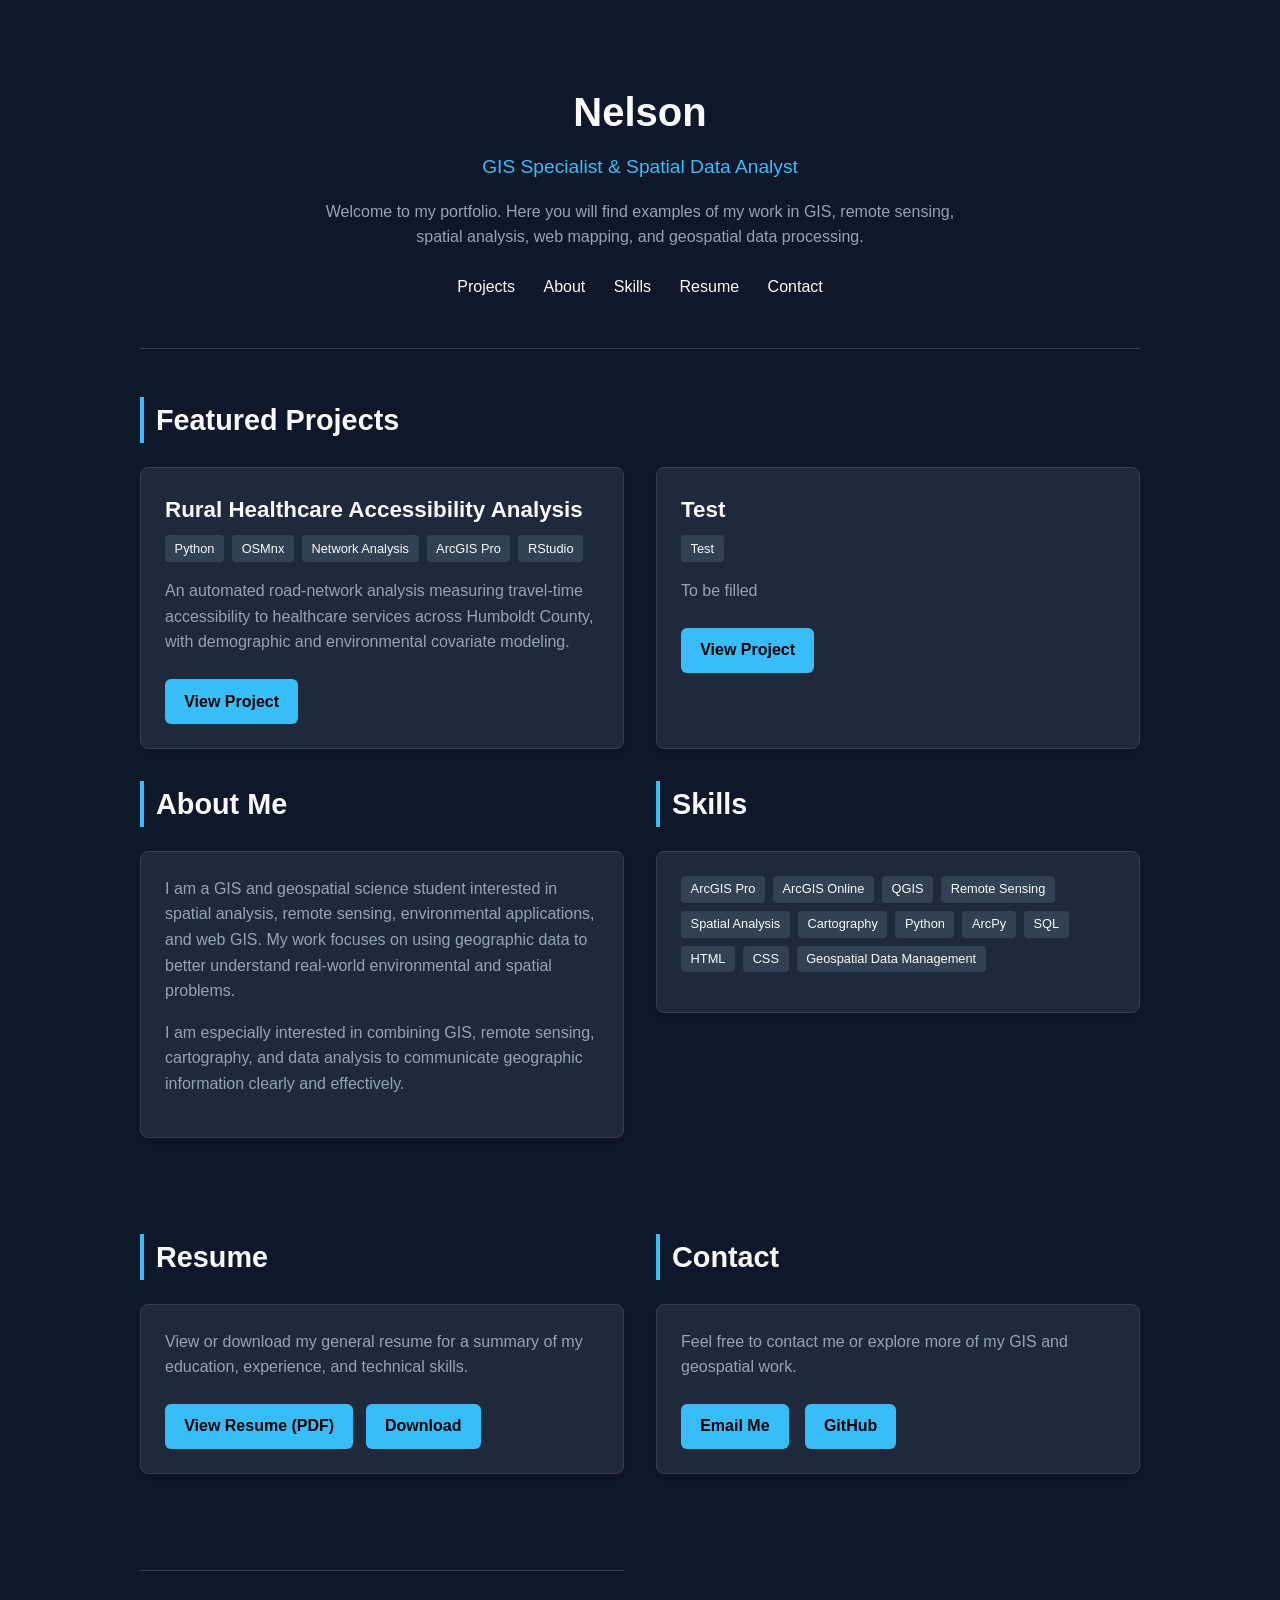
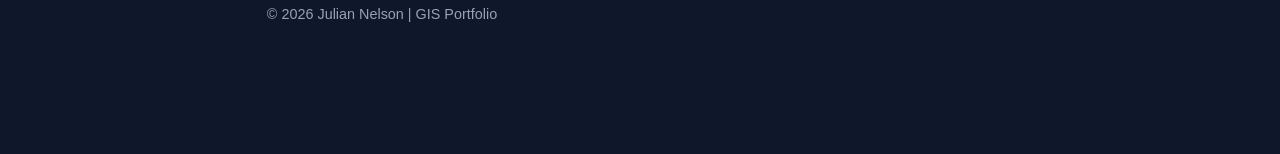
==== index.html @ f13e4cb9 "Clean up HTML by removing extra closing tags Removed unnecessary closing div tags in the HTML struct" ====
<!DOCTYPE html>
<html lang="en">
<head>
  <meta charset="UTF-8">
  <meta name="viewport" content="width=device-width, initial-scale=1.0">

  <title>Julian Nelson | GIS & Spatial Data Portfolio</title>

  <style>
    /* =========================
       Global Theme
    ========================= */
    :root {
      --bg-color: #0f172a;
      --card-bg: #1e293b;
      --text-main: #f8fafc;
      --text-muted: #94a3b8;
      --accent: #38bdf8;
      --accent-hover: #0284c7;
      --border: #334155;
    }

    * {
      box-sizing: border-box;
      margin: 0;
      padding: 0;
    }

    html {
      scroll-behavior: smooth;
    }

    body {
      font-family: -apple-system, BlinkMacSystemFont, "Segoe UI", Roboto, Helvetica, Arial, sans-serif;
      background-color: var(--bg-color);
      color: var(--text-main);
      line-height: 1.6;
      padding: 2rem 1rem;
    }

    .container {
      max-width: 1000px;
      margin: 0 auto;
    }


    /* =========================
       Header / Intro
    ========================= */
    header {
      text-align: center;
      padding: 3rem 1rem;
      border-bottom: 1px solid var(--border);
      margin-bottom: 3rem;
    }

    header h1 {
      font-size: 2.5rem;
      color: var(--text-main);
      margin-bottom: 0.5rem;
    }

    header .subtitle {
      font-size: 1.2rem;
      color: var(--accent);
      font-weight: 500;
    }

    .bio {
      margin-top: 1rem;
      color: var(--text-muted);
      max-width: 650px;
      margin-left: auto;
      margin-right: auto;
    }


    /* =========================
       Navigation
    ========================= */
    nav {
      margin-top: 1.5rem;
    }

    nav a {
      color: var(--text-main);
      text-decoration: none;
      margin: 0 0.75rem;
      font-weight: 500;
      transition: color 0.2s;
    }

    nav a:hover {
      color: var(--accent);
    }


    /* =========================
       Sections
    ========================= */
    section {
      margin-bottom: 4rem;
    }

    h2 {
      font-size: 1.8rem;
      margin-bottom: 1.5rem;
      border-left: 4px solid var(--accent);
      padding-left: 0.75rem;
    }


    /* =========================
       Responsive Project Grid
    ========================= */
    .grid {
      display: grid;
      grid-template-columns: repeat(2, 1fr);
      gap: 2rem;
    }

    @media (max-width: 700px) {
      .grid {
        grid-template-columns: 1fr;
      }
    }


    /* =========================
       Cards
    ========================= */
    .card {
      background-color: var(--card-bg);
      border: 1px solid var(--border);
      border-radius: 8px;
      padding: 1.5rem;
      box-shadow: 0 4px 6px -1px rgba(0, 0, 0, 0.1);
      transition: transform 0.2s ease, border-color 0.2s ease;
    }

    .card:hover {
      transform: translateY(-4px);
      border-color: var(--accent);
    }

    .card h3 {
      font-size: 1.4rem;
      margin-bottom: 0.5rem;
    }

    .card p {
      color: var(--text-muted);
      margin-bottom: 1rem;
    }


    /* =========================
       Project Images
    ========================= */
    .project-image {
      width: 100%;
      height: 220px;
      object-fit: cover;
      border-radius: 6px;
      border: 1px solid var(--border);
      margin-bottom: 1rem;
    }


    /* =========================
       Interactive Map
    ========================= */
    .map-container {
      position: relative;
      width: 100%;
      height: 500px;
      border-radius: 6px;
      overflow: hidden;
      border: 1px solid var(--border);
      margin-top: 1rem;
      margin-bottom: 1rem;
    }

    .map-container iframe {
      width: 100%;
      height: 100%;
      border: none;
    }


    /* =========================
       Buttons
    ========================= */
    .btn {
      display: inline-block;
      background-color: var(--accent);
      color: #000;
      font-weight: 600;
      padding: 0.6rem 1.2rem;
      border-radius: 6px;
      text-decoration: none;
      transition: background 0.2s, color 0.2s;
      margin-right: 0.5rem;
      margin-top: 0.5rem;
    }

    .btn:hover {
      background-color: var(--accent-hover);
      color: #fff;
    }


    /* =========================
       Tags
    ========================= */
    .tag-container {
      display: flex;
      gap: 0.5rem;
      margin-bottom: 1rem;
      flex-wrap: wrap;
    }

    .tag {
      background: var(--border);
      color: var(--text-main);
      font-size: 0.8rem;
      padding: 0.2rem 0.6rem;
      border-radius: 4px;
    }


    /* =========================
       Contact Links
    ========================= */
    .contact-buttons {
      display: flex;
      flex-wrap: wrap;
      gap: 0.5rem;
    }


    /* =========================
       Footer
    ========================= */
    footer {
      text-align: center;
      padding: 2rem;
      color: var(--text-muted);
      border-top: 1px solid var(--border);
      font-size: 0.9rem;
    }
  </style>
</head>


<body>

  <div class="container">

    <!-- =========================
         Header / Intro
    ========================== -->
    <header id="home">
      <h1> Nelson</h1>

      <p class="subtitle">
        GIS Specialist & Spatial Data Analyst
      </p>

      <p class="bio">
        Welcome to my portfolio. Here you will find examples of my work
        in GIS, remote sensing, spatial analysis, web mapping, and
        geospatial data processing.
      </p>

  <nav>
    <a href="#projects">Projects</a>
    <a href="#about">About</a>
    <a href="#skills">Skills</a>
    <a href="#resume">Resume</a>
    <a href="#contact">Contact</a>
  </nav>
    </header>


    <!-- =========================
         Featured Projects
    ========================== -->
    <section id="projects">

      <h2>Featured Projects</h2>

      <div class="grid">

        <!-- Project 1 -->
       <div class="card">

  <h3>Rural Healthcare Accessibility Analysis</h3>

  <div class="tag-container">
    <span class="tag">Python</span>
    <span class="tag">OSMnx</span>
    <span class="tag">Network Analysis</span>
    <span class="tag">ArcGIS Pro</span>
    <span class="tag">RStudio</span>
  </div>

  <p>
    An automated road-network analysis measuring travel-time
    accessibility to healthcare services across Humboldt County,
    with demographic and environmental covariate modeling.
  </p>

  <a
    class="btn"
    href="projects/healthcare-accessibility.html">
    View Project
  </a>

</div>

      <div class="card">

  <h3>Test</h3>

  <div class="tag-container">
    <span class="tag">Test</span>
  </div>

  <p>
    To be filled
  </p>

  <a
    class="btn"
    href="projects/*****.html">
    View Project
  </a>

</div>
        
    <!-- =========================
         About Me
    ========================== -->
    <section id="about">

      <h2>About Me</h2>

      <div class="card">

        <p>
          I am a GIS and geospatial science student interested in spatial
          analysis, remote sensing, environmental applications, and web
          GIS. My work focuses on using geographic data to better
          understand real-world environmental and spatial problems.
        </p>

        <p>
          I am especially interested in combining GIS, remote sensing,
          cartography, and data analysis to communicate geographic
          information clearly and effectively.
        </p>

      </div>

    </section>


    <!-- =========================
         Skills
    ========================== -->
    <section id="skills">

      <h2>Skills</h2>

      <div class="card">

        <div class="tag-container">

          <span class="tag">ArcGIS Pro</span>
          <span class="tag">ArcGIS Online</span>
          <span class="tag">QGIS</span>
          <span class="tag">Remote Sensing</span>
          <span class="tag">Spatial Analysis</span>
          <span class="tag">Cartography</span>
          <span class="tag">Python</span>
          <span class="tag">ArcPy</span>
          <span class="tag">SQL</span>
          <span class="tag">HTML</span>
          <span class="tag">CSS</span>
          <span class="tag">Geospatial Data Management</span>

        </div>

      </div>

    </section>

<!-- =========================
     Resume
========================== -->
<section id="resume">

  <h2>Resume</h2>

  <div class="card">

    <p>
      View or download my general resume for a summary of my
      education, experience, and technical skills.
    </p>

    <a
      class="btn"
      href="documents/ESM410_ResumeJN.pdf"
      target="_blank"
      rel="noopener noreferrer">
      View Resume (PDF)
    </a>

    <a
      class="btn"
      href="documents/ESM410_ResumeJN.pdf"
      download>
      Download
    </a>

  </div>

</section>

    <!-- =========================
         Contact
    ========================== -->
    <section id="contact">

      <h2>Contact</h2>

      <div class="card">

        <p>
          Feel free to contact me or explore more of my GIS and
          geospatial work.
        </p>

        <div class="contact-buttons">

          <a
            class="btn"
            href="mailto:juliannelson747@gmail.com"
          >
            Email Me
          </a>

          <a
            class="btn"
            href="https://github.com/juliannelson747-beep"
            target="_blank"
            rel="noopener noreferrer"
          >
            GitHub
          </a>

        </div>

      </div>

    </section>


    <!-- =========================
         Footer
    ========================== -->
    <footer>
      <p>&copy; 2026 Julian Nelson | GIS Portfolio</p>
    </footer>

  </div>

</body>
</html>
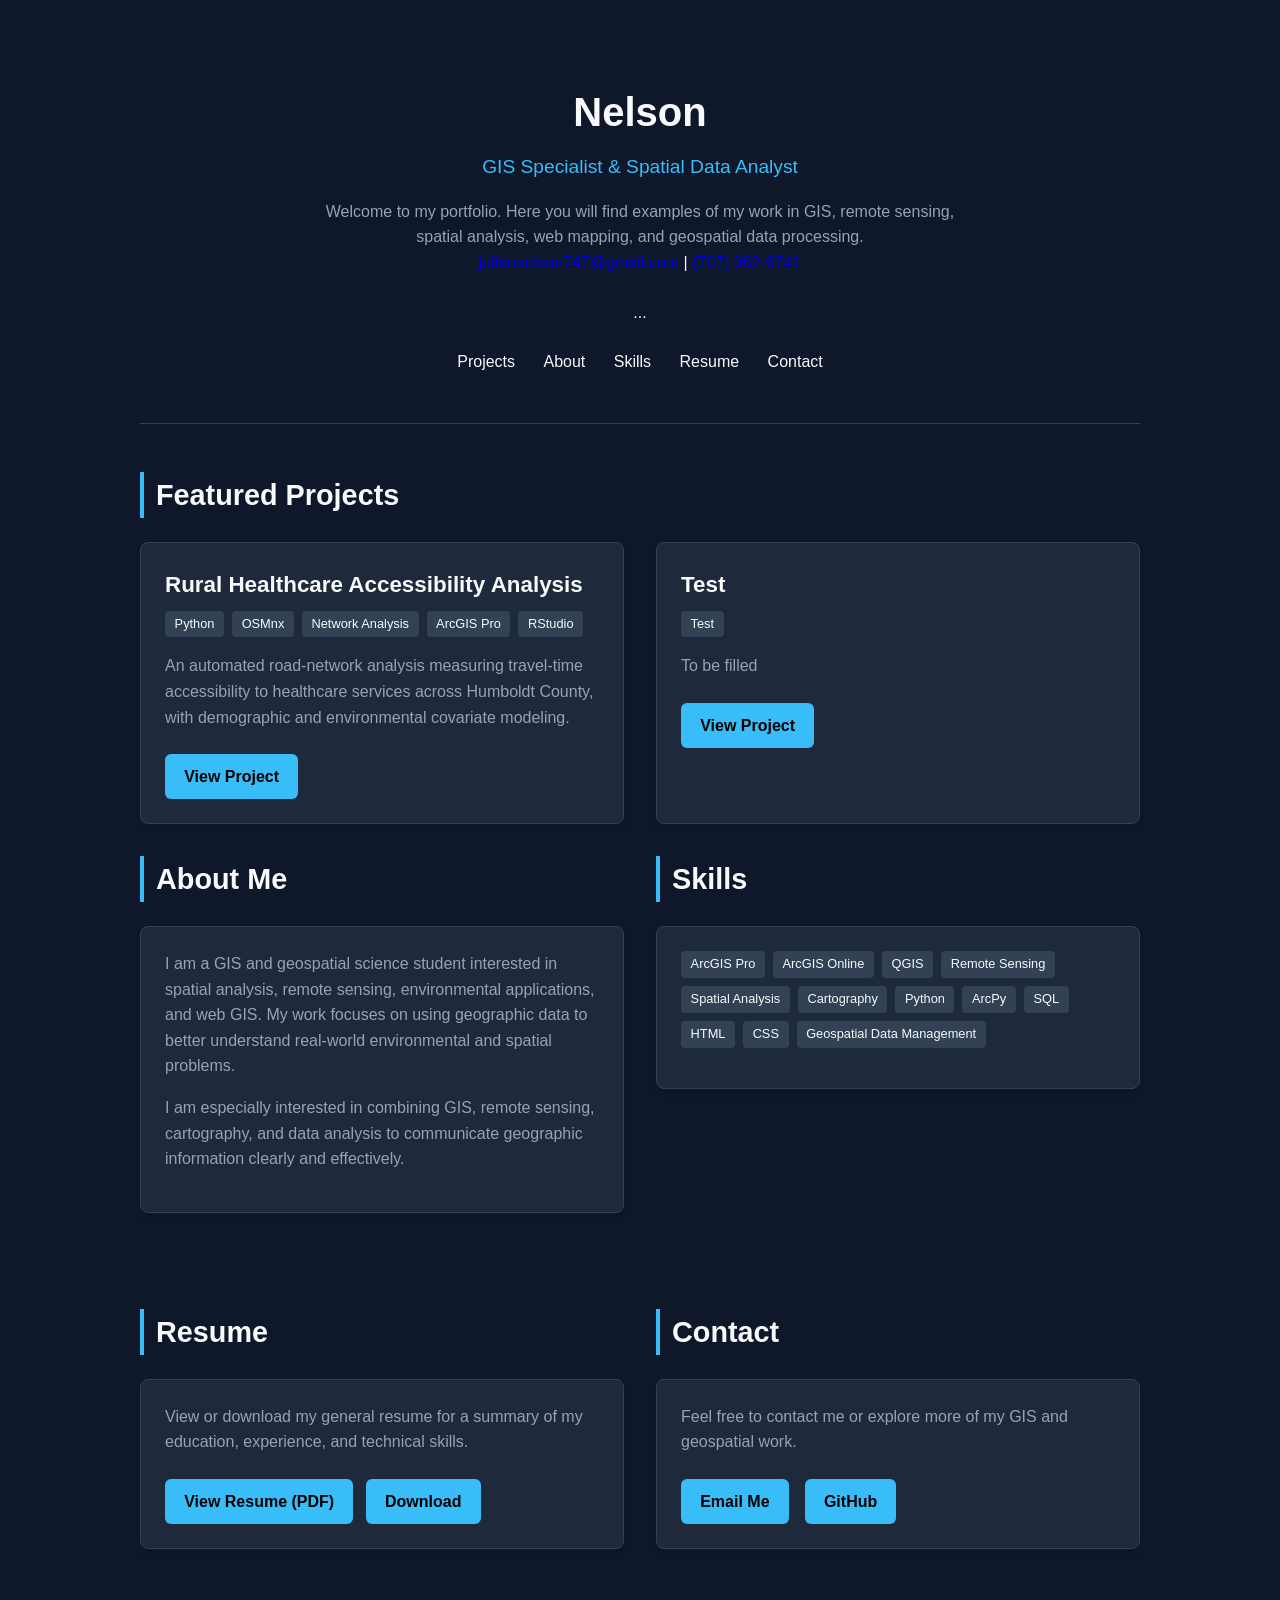
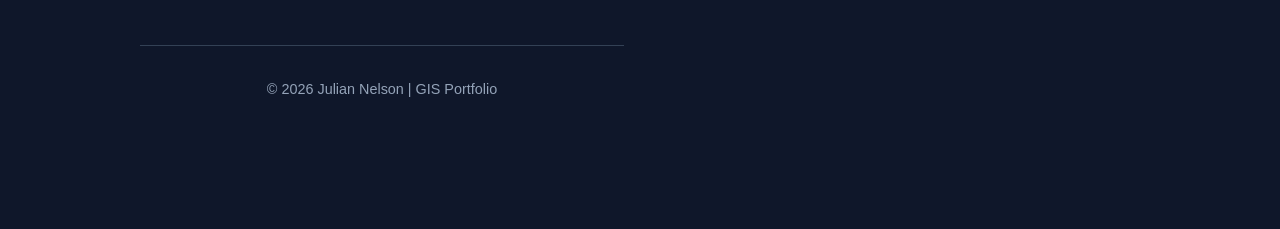
==== commit eb25ff19: "Add contact information section to index.html Added contact information with email and phone number." ====
--- a/index.html
+++ b/index.html
@@ -4,7 +4,7 @@
   <meta charset="UTF-8">
   <meta name="viewport" content="width=device-width, initial-scale=1.0">
 
-  <title>Julian Nelson | GIS & Spatial Data Portfolio</title>
+  <title> Julian Nelson | GIS & Spatial Data Portfolio</title>
 
   <style>
     /* =========================
@@ -272,7 +272,18 @@
         in GIS, remote sensing, spatial analysis, web mapping, and
         geospatial data processing.
       </p>
-
+      
+<div class="header-contact">
+  <a href="mailto:juliannelson747@gmail.com">juliannelson747@gmail.com</a>
+  <span class="divider">|</span>
+  <a href="tel:+17075551234">(707) 362-6741</a>
+</div>
+
+<nav>
+  ...
+</nav>
+
+      
   <nav>
     <a href="#projects">Projects</a>
     <a href="#about">About</a>
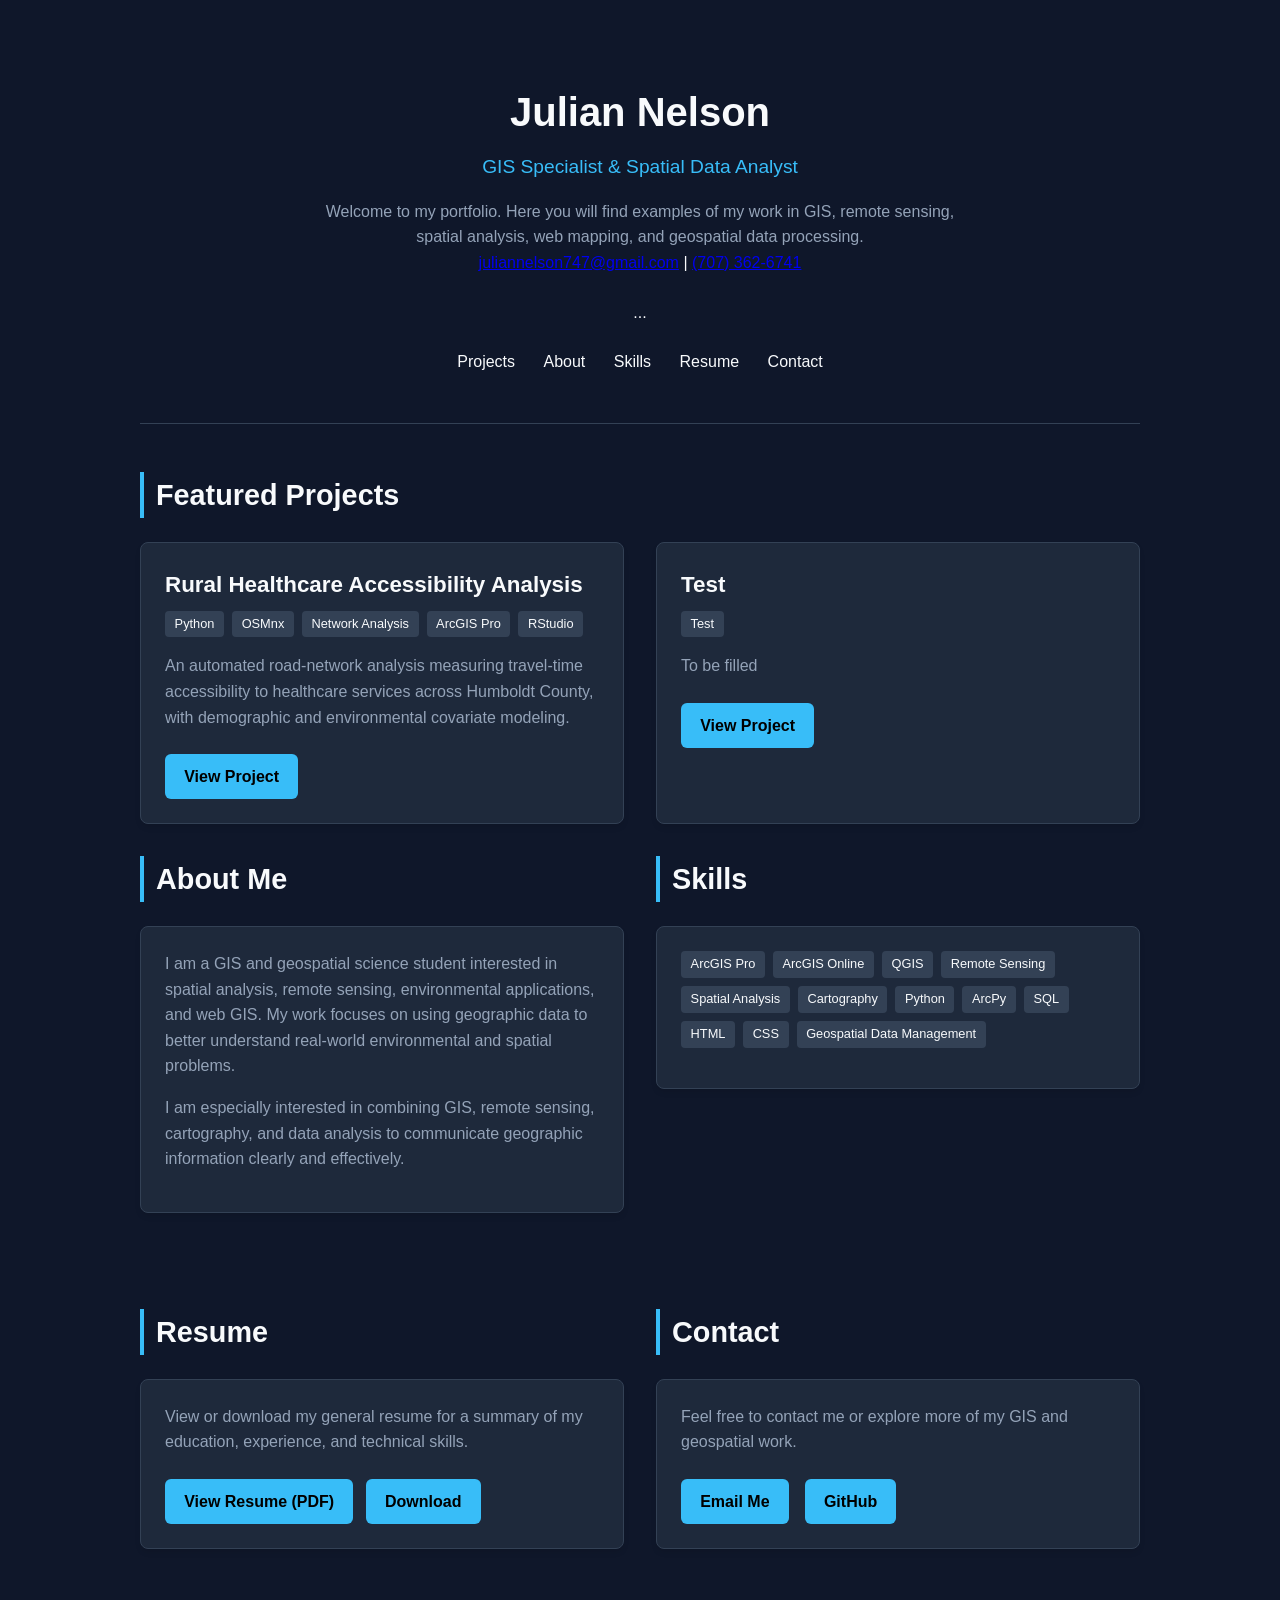
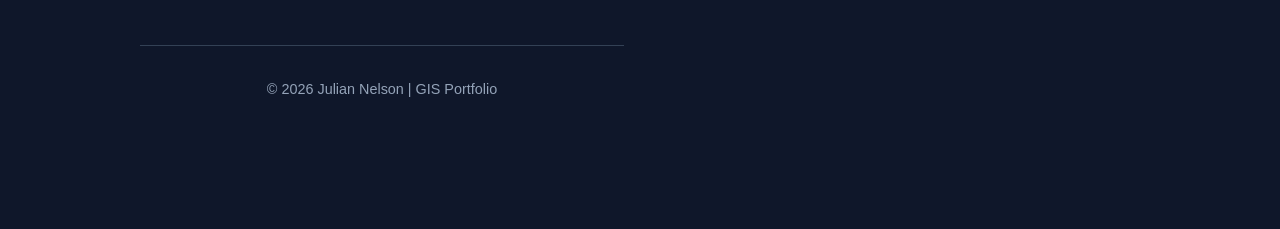
==== commit eff34bd5: "Update header name from 'Nelson' to 'Julian Nelson'" ====
--- a/index.html
+++ b/index.html
@@ -261,7 +261,7 @@
          Header / Intro
     ========================== -->
     <header id="home">
-      <h1> Nelson</h1>
+      <h1>Julian Nelson</h1>
 
       <p class="subtitle">
         GIS Specialist & Spatial Data Analyst
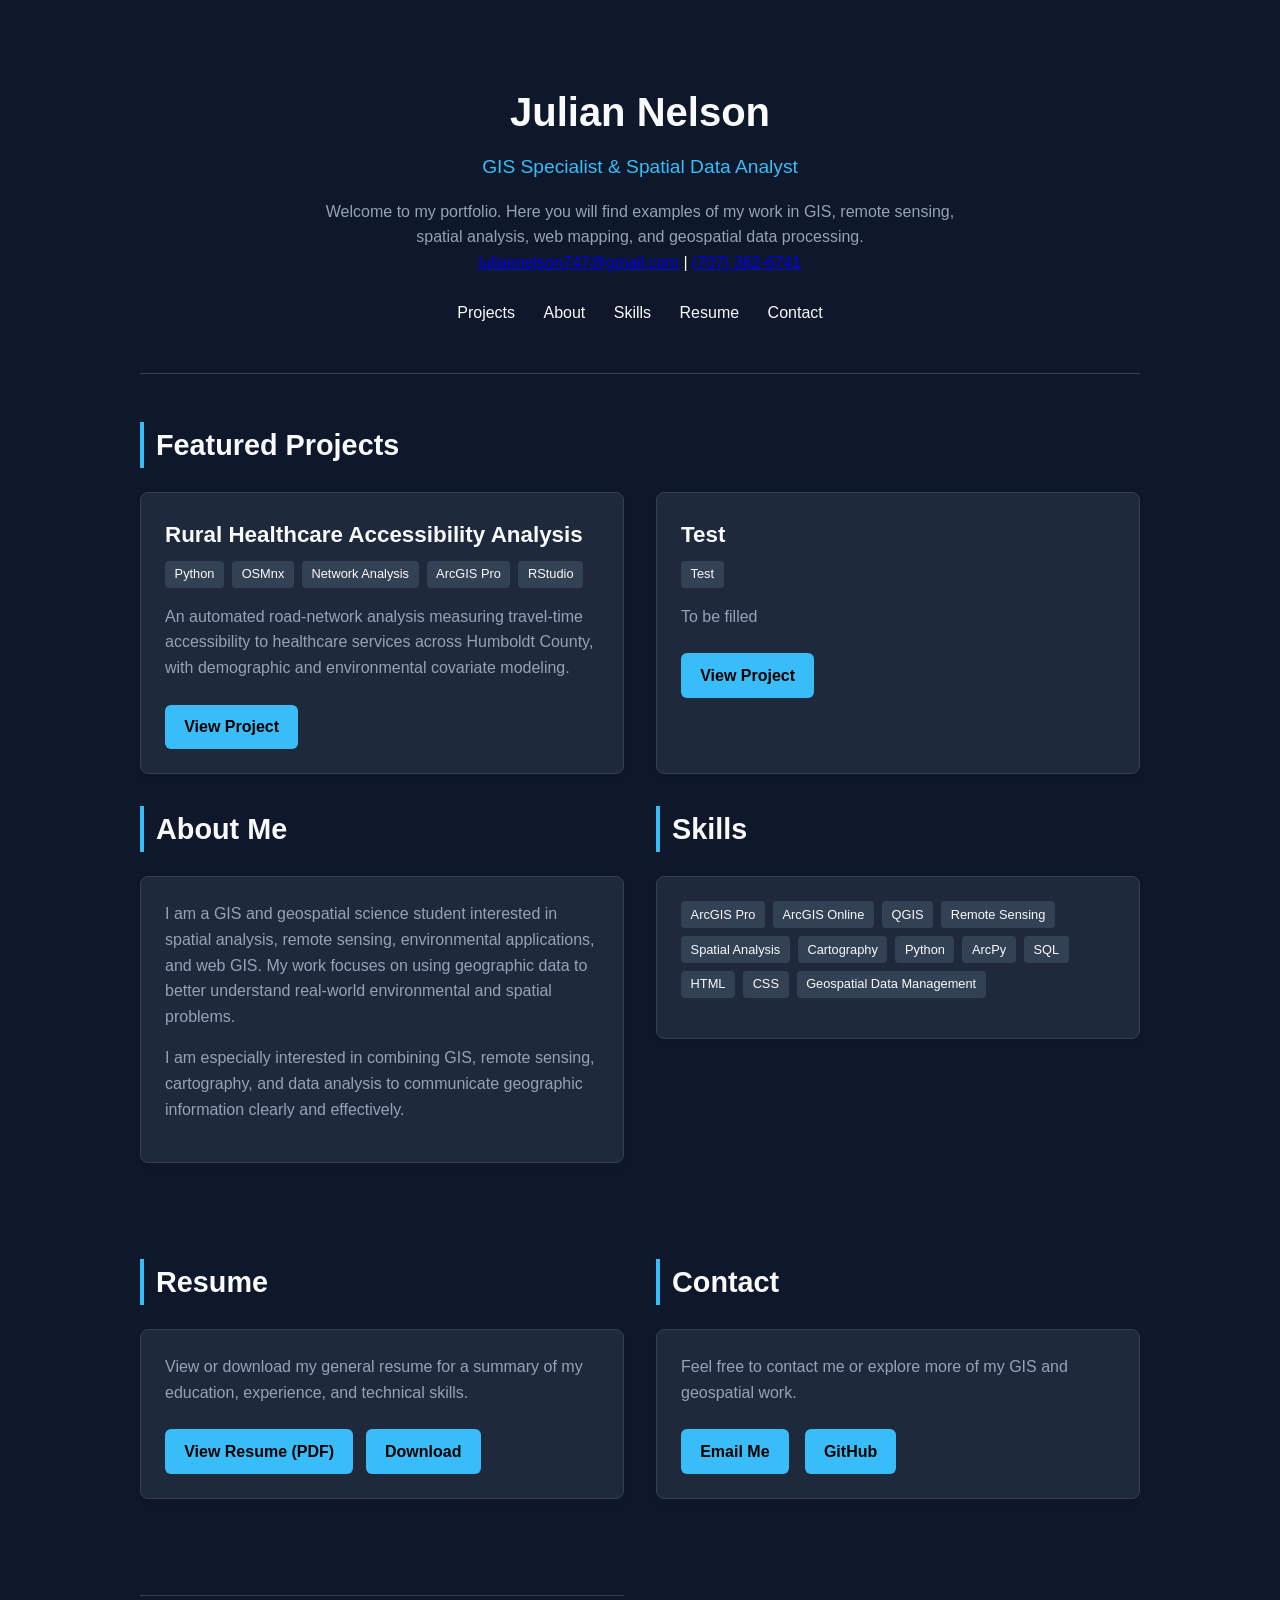
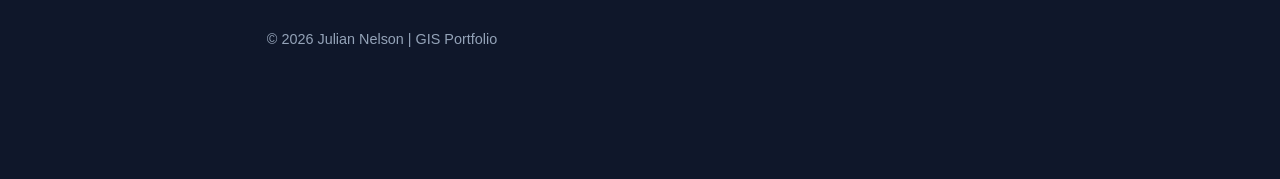
==== commit 19e36390: "Remove old navigation from index.html Removed old navigation section from index.html." ====
--- a/index.html
+++ b/index.html
@@ -279,8 +279,6 @@
   <a href="tel:+17075551234">(707) 362-6741</a>
 </div>
 
-<nav>
-  ...
 </nav>
 
       
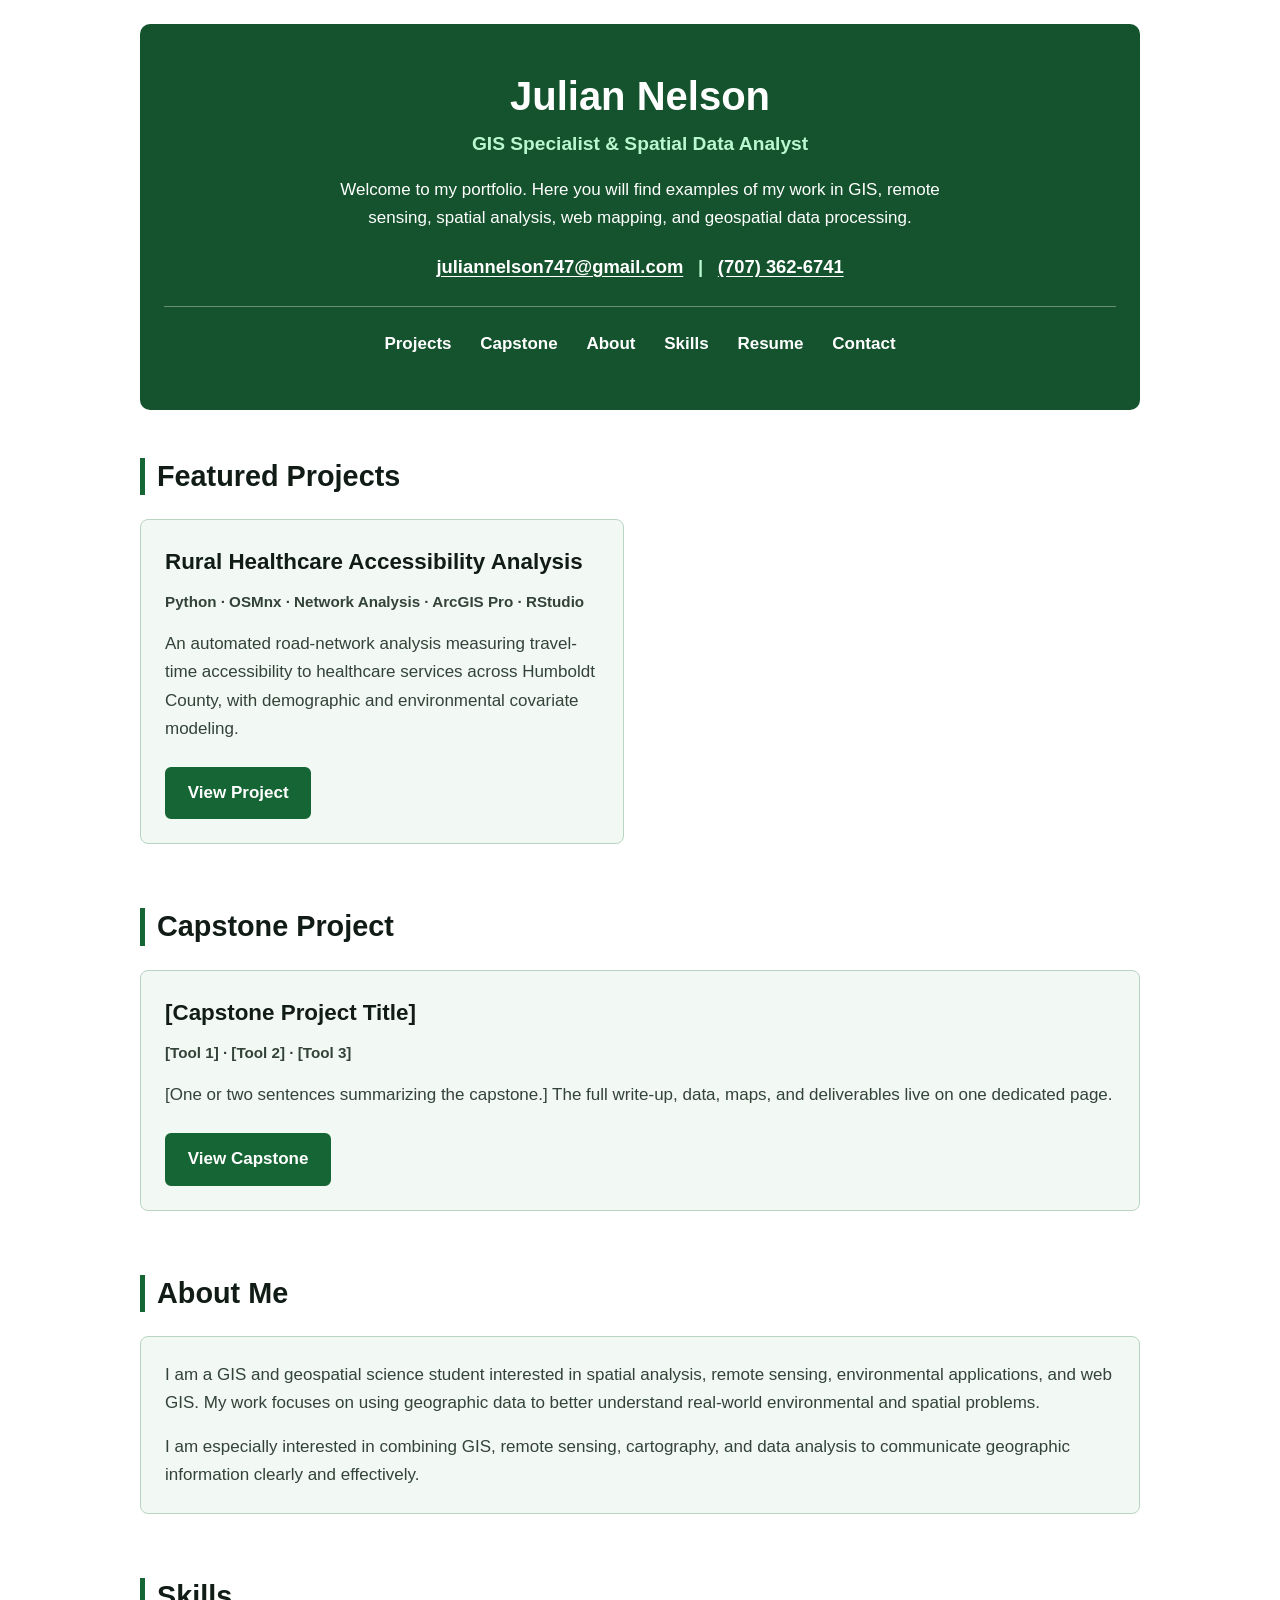
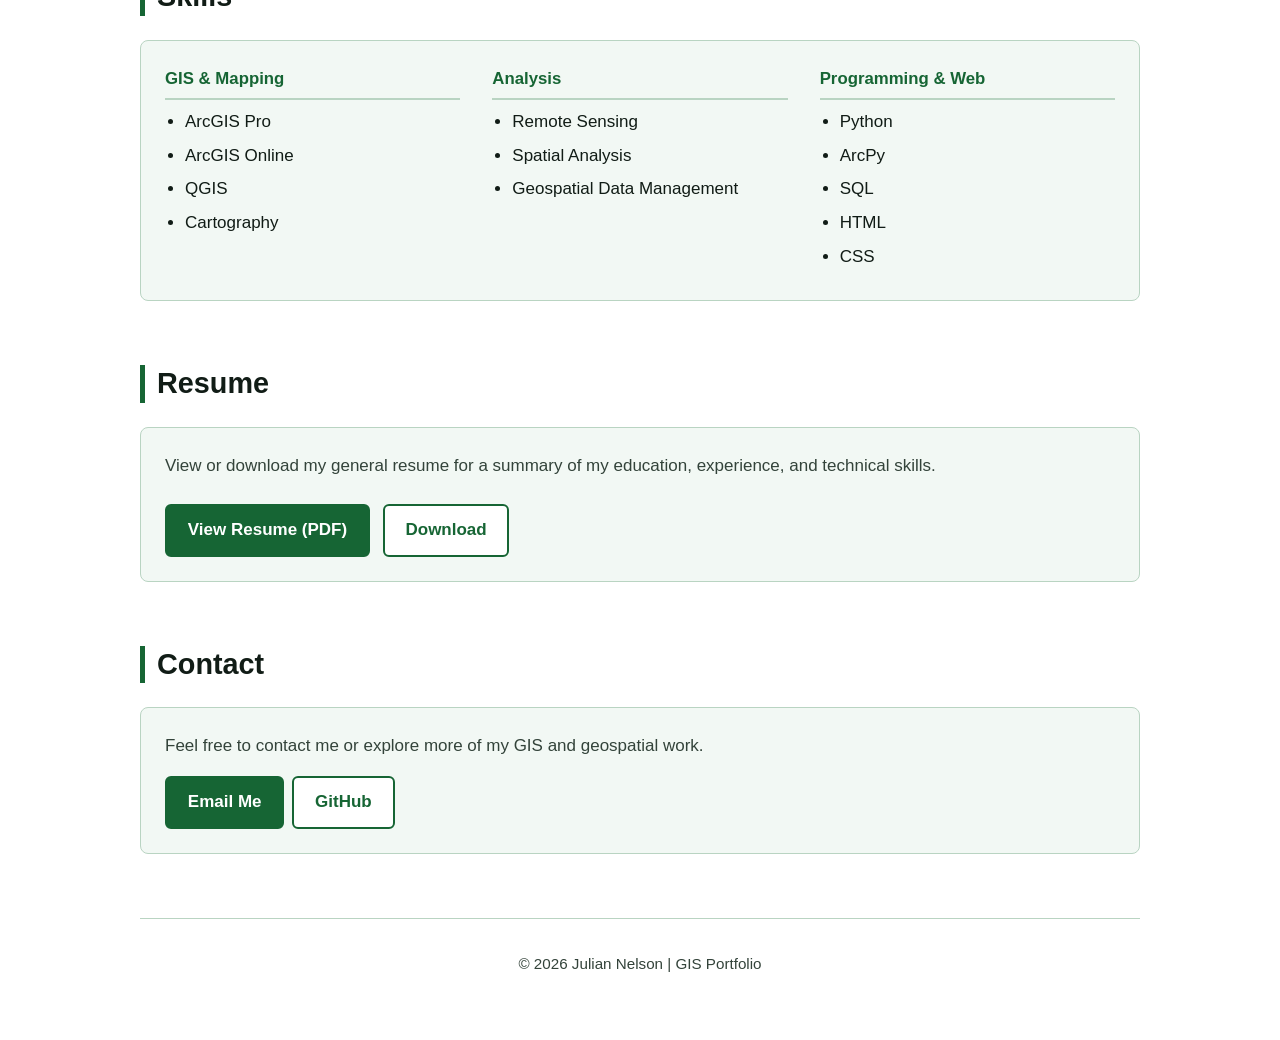
==== commit 49990075: "Add files via upload" ====
--- a/index.html
+++ b/index.html
@@ -3,257 +3,17 @@
 <head>
   <meta charset="UTF-8">
   <meta name="viewport" content="width=device-width, initial-scale=1.0">
-
-  <title> Julian Nelson | GIS & Spatial Data Portfolio</title>
-
-  <style>
-    /* =========================
-       Global Theme
-    ========================= */
-    :root {
-      --bg-color: #0f172a;
-      --card-bg: #1e293b;
-      --text-main: #f8fafc;
-      --text-muted: #94a3b8;
-      --accent: #38bdf8;
-      --accent-hover: #0284c7;
-      --border: #334155;
-    }
-
-    * {
-      box-sizing: border-box;
-      margin: 0;
-      padding: 0;
-    }
-
-    html {
-      scroll-behavior: smooth;
-    }
-
-    body {
-      font-family: -apple-system, BlinkMacSystemFont, "Segoe UI", Roboto, Helvetica, Arial, sans-serif;
-      background-color: var(--bg-color);
-      color: var(--text-main);
-      line-height: 1.6;
-      padding: 2rem 1rem;
-    }
-
-    .container {
-      max-width: 1000px;
-      margin: 0 auto;
-    }
-
-
-    /* =========================
-       Header / Intro
-    ========================= */
-    header {
-      text-align: center;
-      padding: 3rem 1rem;
-      border-bottom: 1px solid var(--border);
-      margin-bottom: 3rem;
-    }
-
-    header h1 {
-      font-size: 2.5rem;
-      color: var(--text-main);
-      margin-bottom: 0.5rem;
-    }
-
-    header .subtitle {
-      font-size: 1.2rem;
-      color: var(--accent);
-      font-weight: 500;
-    }
-
-    .bio {
-      margin-top: 1rem;
-      color: var(--text-muted);
-      max-width: 650px;
-      margin-left: auto;
-      margin-right: auto;
-    }
-
-
-    /* =========================
-       Navigation
-    ========================= */
-    nav {
-      margin-top: 1.5rem;
-    }
-
-    nav a {
-      color: var(--text-main);
-      text-decoration: none;
-      margin: 0 0.75rem;
-      font-weight: 500;
-      transition: color 0.2s;
-    }
-
-    nav a:hover {
-      color: var(--accent);
-    }
-
-
-    /* =========================
-       Sections
-    ========================= */
-    section {
-      margin-bottom: 4rem;
-    }
-
-    h2 {
-      font-size: 1.8rem;
-      margin-bottom: 1.5rem;
-      border-left: 4px solid var(--accent);
-      padding-left: 0.75rem;
-    }
-
-
-    /* =========================
-       Responsive Project Grid
-    ========================= */
-    .grid {
-      display: grid;
-      grid-template-columns: repeat(2, 1fr);
-      gap: 2rem;
-    }
-
-    @media (max-width: 700px) {
-      .grid {
-        grid-template-columns: 1fr;
-      }
-    }
-
-
-    /* =========================
-       Cards
-    ========================= */
-    .card {
-      background-color: var(--card-bg);
-      border: 1px solid var(--border);
-      border-radius: 8px;
-      padding: 1.5rem;
-      box-shadow: 0 4px 6px -1px rgba(0, 0, 0, 0.1);
-      transition: transform 0.2s ease, border-color 0.2s ease;
-    }
-
-    .card:hover {
-      transform: translateY(-4px);
-      border-color: var(--accent);
-    }
-
-    .card h3 {
-      font-size: 1.4rem;
-      margin-bottom: 0.5rem;
-    }
-
-    .card p {
-      color: var(--text-muted);
-      margin-bottom: 1rem;
-    }
-
-
-    /* =========================
-       Project Images
-    ========================= */
-    .project-image {
-      width: 100%;
-      height: 220px;
-      object-fit: cover;
-      border-radius: 6px;
-      border: 1px solid var(--border);
-      margin-bottom: 1rem;
-    }
-
-
-    /* =========================
-       Interactive Map
-    ========================= */
-    .map-container {
-      position: relative;
-      width: 100%;
-      height: 500px;
-      border-radius: 6px;
-      overflow: hidden;
-      border: 1px solid var(--border);
-      margin-top: 1rem;
-      margin-bottom: 1rem;
-    }
-
-    .map-container iframe {
-      width: 100%;
-      height: 100%;
-      border: none;
-    }
-
-
-    /* =========================
-       Buttons
-    ========================= */
-    .btn {
-      display: inline-block;
-      background-color: var(--accent);
-      color: #000;
-      font-weight: 600;
-      padding: 0.6rem 1.2rem;
-      border-radius: 6px;
-      text-decoration: none;
-      transition: background 0.2s, color 0.2s;
-      margin-right: 0.5rem;
-      margin-top: 0.5rem;
-    }
-
-    .btn:hover {
-      background-color: var(--accent-hover);
-      color: #fff;
-    }
-
-
-    /* =========================
-       Tags
-    ========================= */
-    .tag-container {
-      display: flex;
-      gap: 0.5rem;
-      margin-bottom: 1rem;
-      flex-wrap: wrap;
-    }
-
-    .tag {
-      background: var(--border);
-      color: var(--text-main);
-      font-size: 0.8rem;
-      padding: 0.2rem 0.6rem;
-      border-radius: 4px;
-    }
-
-
-    /* =========================
-       Contact Links
-    ========================= */
-    .contact-buttons {
-      display: flex;
-      flex-wrap: wrap;
-      gap: 0.5rem;
-    }
-
-
-    /* =========================
-       Footer
-    ========================= */
-    footer {
-      text-align: center;
-      padding: 2rem;
-      color: var(--text-muted);
-      border-top: 1px solid var(--border);
-      font-size: 0.9rem;
-    }
-  </style>
+  <meta name="description" content="Portfolio of Julian Nelson, GIS Specialist and Spatial Data Analyst: GIS, remote sensing, spatial analysis, and web mapping.">
+
+  <title>Julian Nelson | GIS &amp; Spatial Data Portfolio</title>
+
+  <link rel="stylesheet" href="styles.css">
 </head>
 
 
 <body>
+
+  <a class="skip-link" href="#projects">Skip to content</a>
 
   <div class="container">
 
@@ -264,7 +24,7 @@
       <h1>Julian Nelson</h1>
 
       <p class="subtitle">
-        GIS Specialist & Spatial Data Analyst
+        GIS Specialist &amp; Spatial Data Analyst
       </p>
 
       <p class="bio">
@@ -272,209 +32,252 @@
         in GIS, remote sensing, spatial analysis, web mapping, and
         geospatial data processing.
       </p>
-      
-<div class="header-contact">
-  <a href="mailto:juliannelson747@gmail.com">juliannelson747@gmail.com</a>
-  <span class="divider">|</span>
-  <a href="tel:+17075551234">(707) 362-6741</a>
-</div>
-
-</nav>
-
-      
-  <nav>
-    <a href="#projects">Projects</a>
-    <a href="#about">About</a>
-    <a href="#skills">Skills</a>
-    <a href="#resume">Resume</a>
-    <a href="#contact">Contact</a>
-  </nav>
+
+      <div class="header-contact">
+        <a href="mailto:juliannelson747@gmail.com">juliannelson747@gmail.com</a>
+        <span class="divider">|</span>
+        <a href="tel:+17073626741">(707) 362-6741</a>
+      </div>
+
+      <nav aria-label="Main navigation">
+        <a href="#projects">Projects</a>
+        <a href="capstone.html">Capstone</a>
+        <a href="#about">About</a>
+        <a href="#skills">Skills</a>
+        <a href="#resume">Resume</a>
+        <a href="#contact">Contact</a>
+      </nav>
     </header>
 
 
-    <!-- =========================
-         Featured Projects
-    ========================== -->
-    <section id="projects">
-
-      <h2>Featured Projects</h2>
-
-      <div class="grid">
-
-        <!-- Project 1 -->
-       <div class="card">
-
-  <h3>Rural Healthcare Accessibility Analysis</h3>
-
-  <div class="tag-container">
-    <span class="tag">Python</span>
-    <span class="tag">OSMnx</span>
-    <span class="tag">Network Analysis</span>
-    <span class="tag">ArcGIS Pro</span>
-    <span class="tag">RStudio</span>
-  </div>
-
-  <p>
-    An automated road-network analysis measuring travel-time
-    accessibility to healthcare services across Humboldt County,
-    with demographic and environmental covariate modeling.
-  </p>
-
-  <a
-    class="btn"
-    href="projects/healthcare-accessibility.html">
-    View Project
-  </a>
-
-</div>
-
-      <div class="card">
-
-  <h3>Test</h3>
-
-  <div class="tag-container">
-    <span class="tag">Test</span>
-  </div>
-
-  <p>
-    To be filled
-  </p>
-
-  <a
-    class="btn"
-    href="projects/*****.html">
-    View Project
-  </a>
-
-</div>
-        
-    <!-- =========================
-         About Me
-    ========================== -->
-    <section id="about">
-
-      <h2>About Me</h2>
-
-      <div class="card">
-
-        <p>
-          I am a GIS and geospatial science student interested in spatial
-          analysis, remote sensing, environmental applications, and web
-          GIS. My work focuses on using geographic data to better
-          understand real-world environmental and spatial problems.
-        </p>
-
-        <p>
-          I am especially interested in combining GIS, remote sensing,
-          cartography, and data analysis to communicate geographic
-          information clearly and effectively.
-        </p>
-
-      </div>
-
-    </section>
-
-
-    <!-- =========================
-         Skills
-    ========================== -->
-    <section id="skills">
-
-      <h2>Skills</h2>
-
-      <div class="card">
-
-        <div class="tag-container">
-
-          <span class="tag">ArcGIS Pro</span>
-          <span class="tag">ArcGIS Online</span>
-          <span class="tag">QGIS</span>
-          <span class="tag">Remote Sensing</span>
-          <span class="tag">Spatial Analysis</span>
-          <span class="tag">Cartography</span>
-          <span class="tag">Python</span>
-          <span class="tag">ArcPy</span>
-          <span class="tag">SQL</span>
-          <span class="tag">HTML</span>
-          <span class="tag">CSS</span>
-          <span class="tag">Geospatial Data Management</span>
-
-        </div>
-
-      </div>
-
-    </section>
-
-<!-- =========================
-     Resume
-========================== -->
-<section id="resume">
-
-  <h2>Resume</h2>
-
-  <div class="card">
-
-    <p>
-      View or download my general resume for a summary of my
-      education, experience, and technical skills.
-    </p>
-
-    <a
-      class="btn"
-      href="documents/ESM410_ResumeJN.pdf"
-      target="_blank"
-      rel="noopener noreferrer">
-      View Resume (PDF)
-    </a>
-
-    <a
-      class="btn"
-      href="documents/ESM410_ResumeJN.pdf"
-      download>
-      Download
-    </a>
-
-  </div>
-
-</section>
-
-    <!-- =========================
-         Contact
-    ========================== -->
-    <section id="contact">
-
-      <h2>Contact</h2>
-
-      <div class="card">
-
-        <p>
-          Feel free to contact me or explore more of my GIS and
-          geospatial work.
-        </p>
-
-        <div class="contact-buttons">
+    <main>
+
+      <!-- =========================
+           Featured Projects
+      ========================== -->
+      <section id="projects">
+
+        <h2>Featured Projects</h2>
+
+        <div class="grid">
+
+          <!-- Project 1 -->
+          <div class="card">
+
+            <h3>Rural Healthcare Accessibility Analysis</h3>
+
+            <p class="meta">
+              Python &middot; OSMnx &middot; Network Analysis &middot; ArcGIS Pro &middot; RStudio
+            </p>
+
+            <p>
+              An automated road-network analysis measuring travel-time
+              accessibility to healthcare services across Humboldt County,
+              with demographic and environmental covariate modeling.
+            </p>
+
+            <a class="btn" href="projects/healthcare-accessibility.html">
+              View Project
+            </a>
+
+          </div>
+
+          <!-- Project template: copy this block, fill it in, and uncomment.
+          <div class="card">
+
+            <img class="project-image" src="images/project-name.jpg" alt="Describe the map or figure">
+
+            <h3>Project Title</h3>
+
+            <p class="meta">Tool 1 &middot; Tool 2 &middot; Tool 3</p>
+
+            <p>
+              One or two sentences on the question, method, and result.
+            </p>
+
+            <a class="btn" href="projects/project-name.html">
+              View Project
+            </a>
+
+          </div>
+          -->
+
+        </div>
+
+      </section>
+
+
+      <!-- =========================
+           Capstone
+      ========================== -->
+      <section id="capstone">
+
+        <h2>Capstone Project</h2>
+
+        <div class="card">
+
+          <h3>[Capstone Project Title]</h3>
+
+          <p class="meta">[Tool 1] &middot; [Tool 2] &middot; [Tool 3]</p>
+
+          <p>
+            [One or two sentences summarizing the capstone.] The full
+            write-up, data, maps, and deliverables live on one dedicated page.
+          </p>
+
+          <a class="btn" href="capstone.html">
+            View Capstone
+          </a>
+
+        </div>
+
+      </section>
+
+
+      <!-- =========================
+           About Me
+      ========================== -->
+      <section id="about">
+
+        <h2>About Me</h2>
+
+        <div class="card">
+
+          <p>
+            I am a GIS and geospatial science student interested in spatial
+            analysis, remote sensing, environmental applications, and web
+            GIS. My work focuses on using geographic data to better
+            understand real-world environmental and spatial problems.
+          </p>
+
+          <p>
+            I am especially interested in combining GIS, remote sensing,
+            cartography, and data analysis to communicate geographic
+            information clearly and effectively.
+          </p>
+
+        </div>
+
+      </section>
+
+
+      <!-- =========================
+           Skills (plain grouped lists, not buttons)
+      ========================== -->
+      <section id="skills">
+
+        <h2>Skills</h2>
+
+        <div class="card">
+
+          <div class="skills-grid">
+
+            <div>
+              <h3>GIS &amp; Mapping</h3>
+              <ul>
+                <li>ArcGIS Pro</li>
+                <li>ArcGIS Online</li>
+                <li>QGIS</li>
+                <li>Cartography</li>
+              </ul>
+            </div>
+
+            <div>
+              <h3>Analysis</h3>
+              <ul>
+                <li>Remote Sensing</li>
+                <li>Spatial Analysis</li>
+                <li>Geospatial Data Management</li>
+              </ul>
+            </div>
+
+            <div>
+              <h3>Programming &amp; Web</h3>
+              <ul>
+                <li>Python</li>
+                <li>ArcPy</li>
+                <li>SQL</li>
+                <li>HTML</li>
+                <li>CSS</li>
+              </ul>
+            </div>
+
+          </div>
+
+        </div>
+
+      </section>
+
+
+      <!-- =========================
+           Resume
+      ========================== -->
+      <section id="resume">
+
+        <h2>Resume</h2>
+
+        <div class="card">
+
+          <p>
+            View or download my general resume for a summary of my
+            education, experience, and technical skills.
+          </p>
 
           <a
             class="btn"
-            href="mailto:juliannelson747@gmail.com"
-          >
-            Email Me
+            href="documents/ResumeJN.pdf"
+            target="_blank"
+            rel="noopener noreferrer">
+            View Resume (PDF)
           </a>
 
           <a
-            class="btn"
-            href="https://github.com/juliannelson747-beep"
-            target="_blank"
-            rel="noopener noreferrer"
-          >
-            GitHub
+            class="btn btn-outline"
+            href="documents/ResumeJN.pdf"
+            download>
+            Download
           </a>
 
         </div>
 
-      </div>
-
-    </section>
+      </section>
+
+
+      <!-- =========================
+           Contact
+      ========================== -->
+      <section id="contact">
+
+        <h2>Contact</h2>
+
+        <div class="card">
+
+          <p>
+            Feel free to contact me or explore more of my GIS and
+            geospatial work.
+          </p>
+
+          <div class="contact-buttons">
+
+            <a class="btn" href="mailto:juliannelson747@gmail.com">
+              Email Me
+            </a>
+
+            <a
+              class="btn btn-outline"
+              href="https://github.com/juliannelson747-beep"
+              target="_blank"
+              rel="noopener noreferrer">
+              GitHub
+            </a>
+
+          </div>
+
+        </div>
+
+      </section>
+
+    </main>
 
 
     <!-- =========================
--- a/styles.css
+++ b/styles.css
@@ -0,0 +1,387 @@
+/* =========================
+   Global Theme: white + green, high contrast
+   (all text/background pairs are WCAG AA or better)
+========================= */
+:root {
+  --bg-color: #ffffff;
+  --surface: #f2f8f4;
+  --text-main: #111c16;      /* ~17:1 on white */
+  --text-muted: #33433a;     /* ~10:1 on white */
+  --accent: #166534;         /* ~7:1 on white; white text on it ~7:1 */
+  --accent-hover: #14532d;
+  --accent-light: #bbf7d0;   /* used only on dark green header */
+  --header-bg: #14532d;
+  --border: #b9d4c2;
+}
+
+* {
+  box-sizing: border-box;
+  margin: 0;
+  padding: 0;
+}
+
+html {
+  scroll-behavior: smooth;
+}
+
+body {
+  font-family: -apple-system, BlinkMacSystemFont, "Segoe UI", Roboto, Helvetica, Arial, sans-serif;
+  font-size: 1.0625rem;
+  background-color: var(--bg-color);
+  color: var(--text-main);
+  line-height: 1.65;
+  padding: 1.5rem 1rem 2rem;
+}
+
+.container {
+  max-width: 1000px;
+  margin: 0 auto;
+}
+
+a:focus-visible {
+  outline: 3px solid #000;
+  outline-offset: 3px;
+}
+
+.skip-link {
+  position: absolute;
+  left: -999px;
+  top: 0;
+  background: #000;
+  color: #fff;
+  padding: 0.5rem 1rem;
+  z-index: 10;
+}
+
+.skip-link:focus {
+  left: 0;
+}
+
+
+/* =========================
+   Header / Intro
+========================= */
+header {
+  background-color: var(--header-bg);
+  color: #fff;
+  text-align: center;
+  padding: 3rem 1.5rem;
+  border-radius: 10px;
+  margin-bottom: 3rem;
+}
+
+header h1 {
+  font-size: 2.5rem;
+  line-height: 1.2;
+  margin-bottom: 0.5rem;
+}
+
+header .subtitle {
+  font-size: 1.2rem;
+  color: var(--accent-light);
+  font-weight: 600;
+}
+
+.bio {
+  margin: 1rem auto 0;
+  color: #fff;
+  max-width: 650px;
+}
+
+.header-contact {
+  margin-top: 1.25rem;
+  font-size: 1.15rem;
+  font-weight: 700;
+  color: #fff;
+}
+
+.header-contact a {
+  color: #fff;
+  text-decoration: underline;
+  text-underline-offset: 3px;
+}
+
+.header-contact a:hover {
+  color: var(--accent-light);
+}
+
+.header-contact .divider {
+  margin: 0 0.6rem;
+  color: var(--accent-light);
+}
+
+
+/* =========================
+   Navigation
+========================= */
+nav {
+  margin-top: 1.5rem;
+  padding-top: 1.25rem;
+  border-top: 1px solid rgba(255, 255, 255, 0.35);
+}
+
+nav a {
+  display: inline-block;
+  color: #fff;
+  text-decoration: none;
+  margin: 0.15rem 0.75rem;
+  font-weight: 600;
+  border-bottom: 2px solid transparent;
+}
+
+nav a:hover,
+nav a[aria-current="page"] {
+  border-bottom-color: var(--accent-light);
+}
+
+header a:focus-visible {
+  outline-color: #fff;
+}
+
+
+/* =========================
+   Sections
+========================= */
+section {
+  margin-bottom: 4rem;
+  scroll-margin-top: 1rem;
+}
+
+h2 {
+  font-size: 1.8rem;
+  line-height: 1.3;
+  margin-bottom: 1.5rem;
+  border-left: 5px solid var(--accent);
+  padding-left: 0.75rem;
+  color: var(--text-main);
+}
+
+h3 {
+  color: var(--text-main);
+}
+
+
+/* =========================
+   Responsive Project Grid
+========================= */
+.grid {
+  display: grid;
+  grid-template-columns: repeat(2, 1fr);
+  gap: 2rem;
+}
+
+@media (max-width: 700px) {
+  .grid {
+    grid-template-columns: 1fr;
+  }
+
+  header h1 {
+    font-size: 2rem;
+  }
+}
+
+
+/* =========================
+   Cards (not clickable, so no hover effects)
+========================= */
+.card {
+  background-color: var(--surface);
+  border: 1px solid var(--border);
+  border-radius: 8px;
+  padding: 1.5rem;
+}
+
+.card h3 {
+  font-size: 1.4rem;
+  margin-bottom: 0.5rem;
+}
+
+.card p {
+  color: var(--text-muted);
+  margin-bottom: 1rem;
+}
+
+.card p:last-child {
+  margin-bottom: 0;
+}
+
+
+/* =========================
+   Tool lists (plain text, so they don't look like buttons)
+========================= */
+.meta {
+  color: var(--accent);
+  font-weight: 700;
+  font-size: 0.95rem;
+  margin-bottom: 1rem;
+}
+
+.skills-grid {
+  display: grid;
+  grid-template-columns: repeat(auto-fit, minmax(220px, 1fr));
+  gap: 1.5rem 2rem;
+}
+
+.skills-grid h3 {
+  font-size: 1.05rem;
+  color: var(--accent);
+  margin-bottom: 0.5rem;
+  padding-bottom: 0.35rem;
+  border-bottom: 2px solid var(--border);
+}
+
+.skills-grid ul {
+  list-style: disc;
+  padding-left: 1.25rem;
+  color: var(--text-main);
+}
+
+.skills-grid li {
+  margin-bottom: 0.25rem;
+}
+
+
+/* =========================
+   Project Images
+========================= */
+.project-image {
+  width: 100%;
+  height: 220px;
+  object-fit: cover;
+  border-radius: 6px;
+  border: 1px solid var(--border);
+  margin-bottom: 1rem;
+}
+
+
+/* =========================
+   Interactive Map / Embeds
+========================= */
+.map-container {
+  position: relative;
+  width: 100%;
+  height: 500px;
+  border-radius: 6px;
+  overflow: hidden;
+  border: 1px solid var(--border);
+  margin: 1rem 0;
+}
+
+.map-container iframe {
+  width: 100%;
+  height: 100%;
+  border: none;
+}
+
+figure {
+  margin: 1rem 0;
+}
+
+figcaption {
+  color: var(--text-muted);
+  font-size: 0.95rem;
+  margin-top: 0.4rem;
+}
+
+
+/* =========================
+   Buttons (only real links/actions look like this)
+========================= */
+.btn {
+  display: inline-block;
+  background-color: var(--accent);
+  color: #fff;
+  font-weight: 700;
+  padding: 0.65rem 1.3rem;
+  border: 2px solid var(--accent);
+  border-radius: 6px;
+  text-decoration: none;
+  transition: background 0.2s, color 0.2s;
+  margin-right: 0.5rem;
+  margin-top: 0.5rem;
+}
+
+.btn:hover {
+  background-color: var(--accent-hover);
+  border-color: var(--accent-hover);
+}
+
+.btn-outline {
+  background-color: #fff;
+  color: var(--accent);
+}
+
+.btn-outline:hover {
+  background-color: var(--accent-hover);
+  color: #fff;
+}
+
+
+/* =========================
+   Contact Links
+========================= */
+.contact-buttons {
+  display: flex;
+  flex-wrap: wrap;
+  gap: 0.5rem;
+}
+
+.contact-buttons .btn {
+  margin: 0;
+}
+
+
+/* =========================
+   Capstone page
+========================= */
+.facts {
+  display: grid;
+  grid-template-columns: max-content 1fr;
+  gap: 0.4rem 1.25rem;
+}
+
+.facts dt {
+  font-weight: 700;
+  color: var(--accent);
+}
+
+.facts dd {
+  color: var(--text-main);
+}
+
+.placeholder {
+  border: 2px dashed var(--accent);
+  border-radius: 6px;
+  padding: 2rem 1rem;
+  text-align: center;
+  color: var(--text-muted);
+  background: #fff;
+}
+
+.card ol,
+.card ul.plain {
+  padding-left: 1.25rem;
+  color: var(--text-muted);
+  margin-bottom: 1rem;
+}
+
+.card li {
+  margin-bottom: 0.35rem;
+}
+
+.card a:not(.btn) {
+  color: var(--accent);
+  font-weight: 600;
+}
+
+
+/* =========================
+   Footer
+========================= */
+footer {
+  text-align: center;
+  padding: 2rem;
+  color: var(--text-muted);
+  border-top: 1px solid var(--border);
+  font-size: 0.95rem;
+}
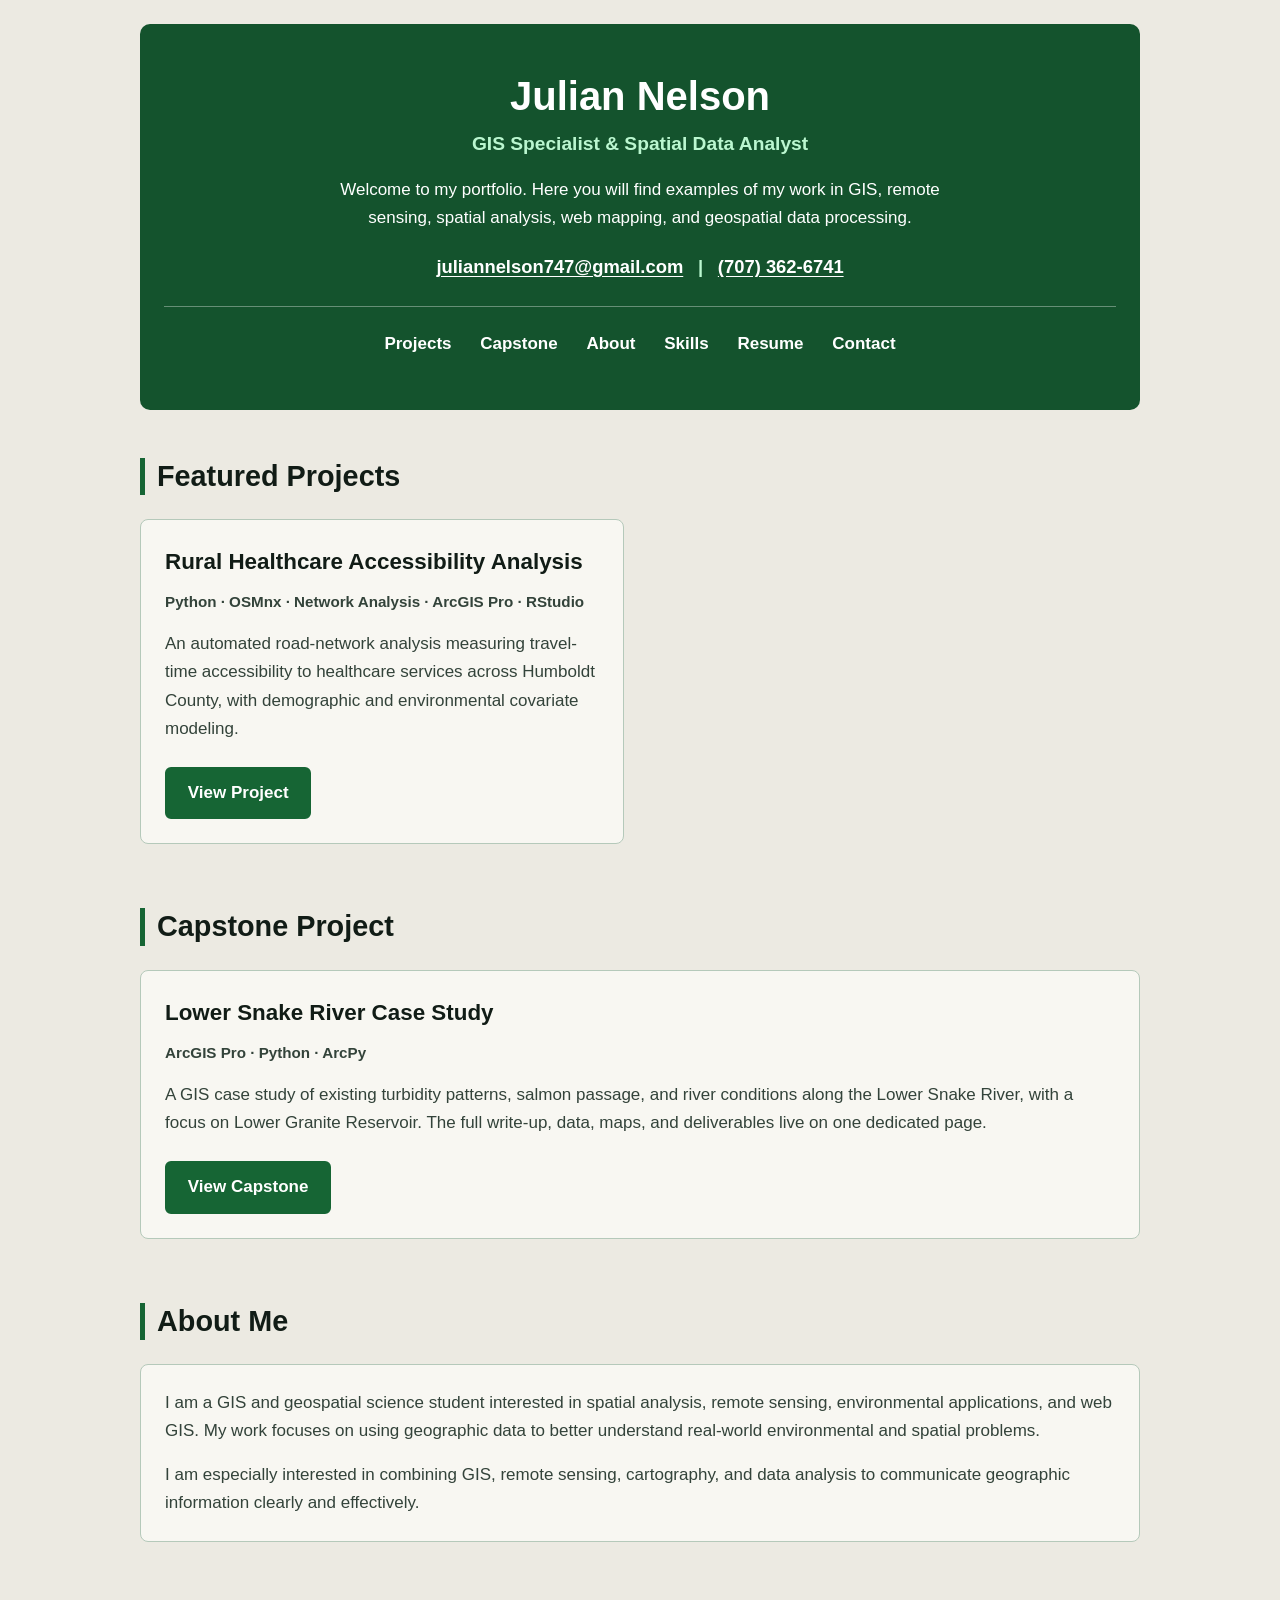
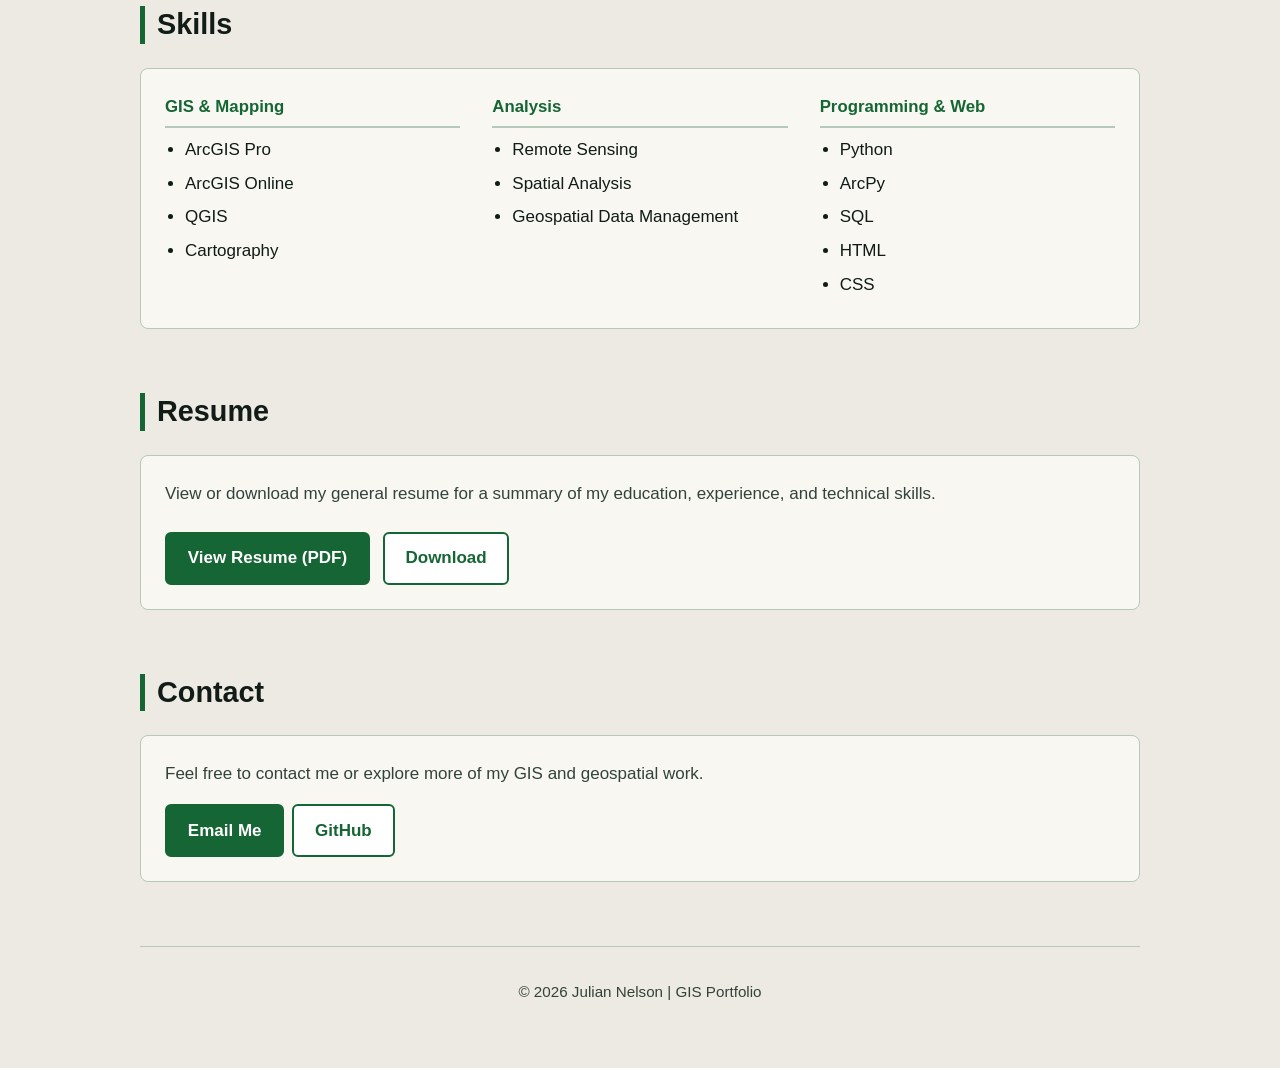
==== commit 1df50ce1: "Revise Capstone Project details in index.html Updated project title, tools used, and project summary" ====
--- a/index.html
+++ b/index.html
@@ -116,13 +116,16 @@
 
         <div class="card">
 
-          <h3>[Capstone Project Title]</h3>
-
-          <p class="meta">[Tool 1] &middot; [Tool 2] &middot; [Tool 3]</p>
-
-          <p>
-            [One or two sentences summarizing the capstone.] The full
-            write-up, data, maps, and deliverables live on one dedicated page.
+          <h3>Lower Snake River Case Study</h3>
+
+          <p class="meta"> ArcGIS Pro &middot; Python &middot; ArcPy </p>
+
+          <p>
+            A GIS case study of existing turbidity 
+            patterns, salmon passage, and river conditions 
+            along the Lower Snake River, with a focus on 
+            Lower Granite Reservoir. The full write-up, data, 
+            maps, and deliverables live on one dedicated page.
           </p>
 
           <a class="btn" href="capstone.html">
--- a/styles.css
+++ b/styles.css
@@ -3,15 +3,15 @@
    (all text/background pairs are WCAG AA or better)
 ========================= */
 :root {
-  --bg-color: #ffffff;
-  --surface: #f2f8f4;
+  --bg-color: #eceae2;       /* warm off-white */
+  --surface: #f8f7f2;        /* cards: slightly lighter than the page */
   --text-main: #111c16;      /* ~17:1 on white */
   --text-muted: #33433a;     /* ~10:1 on white */
   --accent: #166534;         /* ~7:1 on white; white text on it ~7:1 */
   --accent-hover: #14532d;
   --accent-light: #bbf7d0;   /* used only on dark green header */
   --header-bg: #14532d;
-  --border: #b9d4c2;
+  --border: #b5c9ba;
 }
 
 * {
